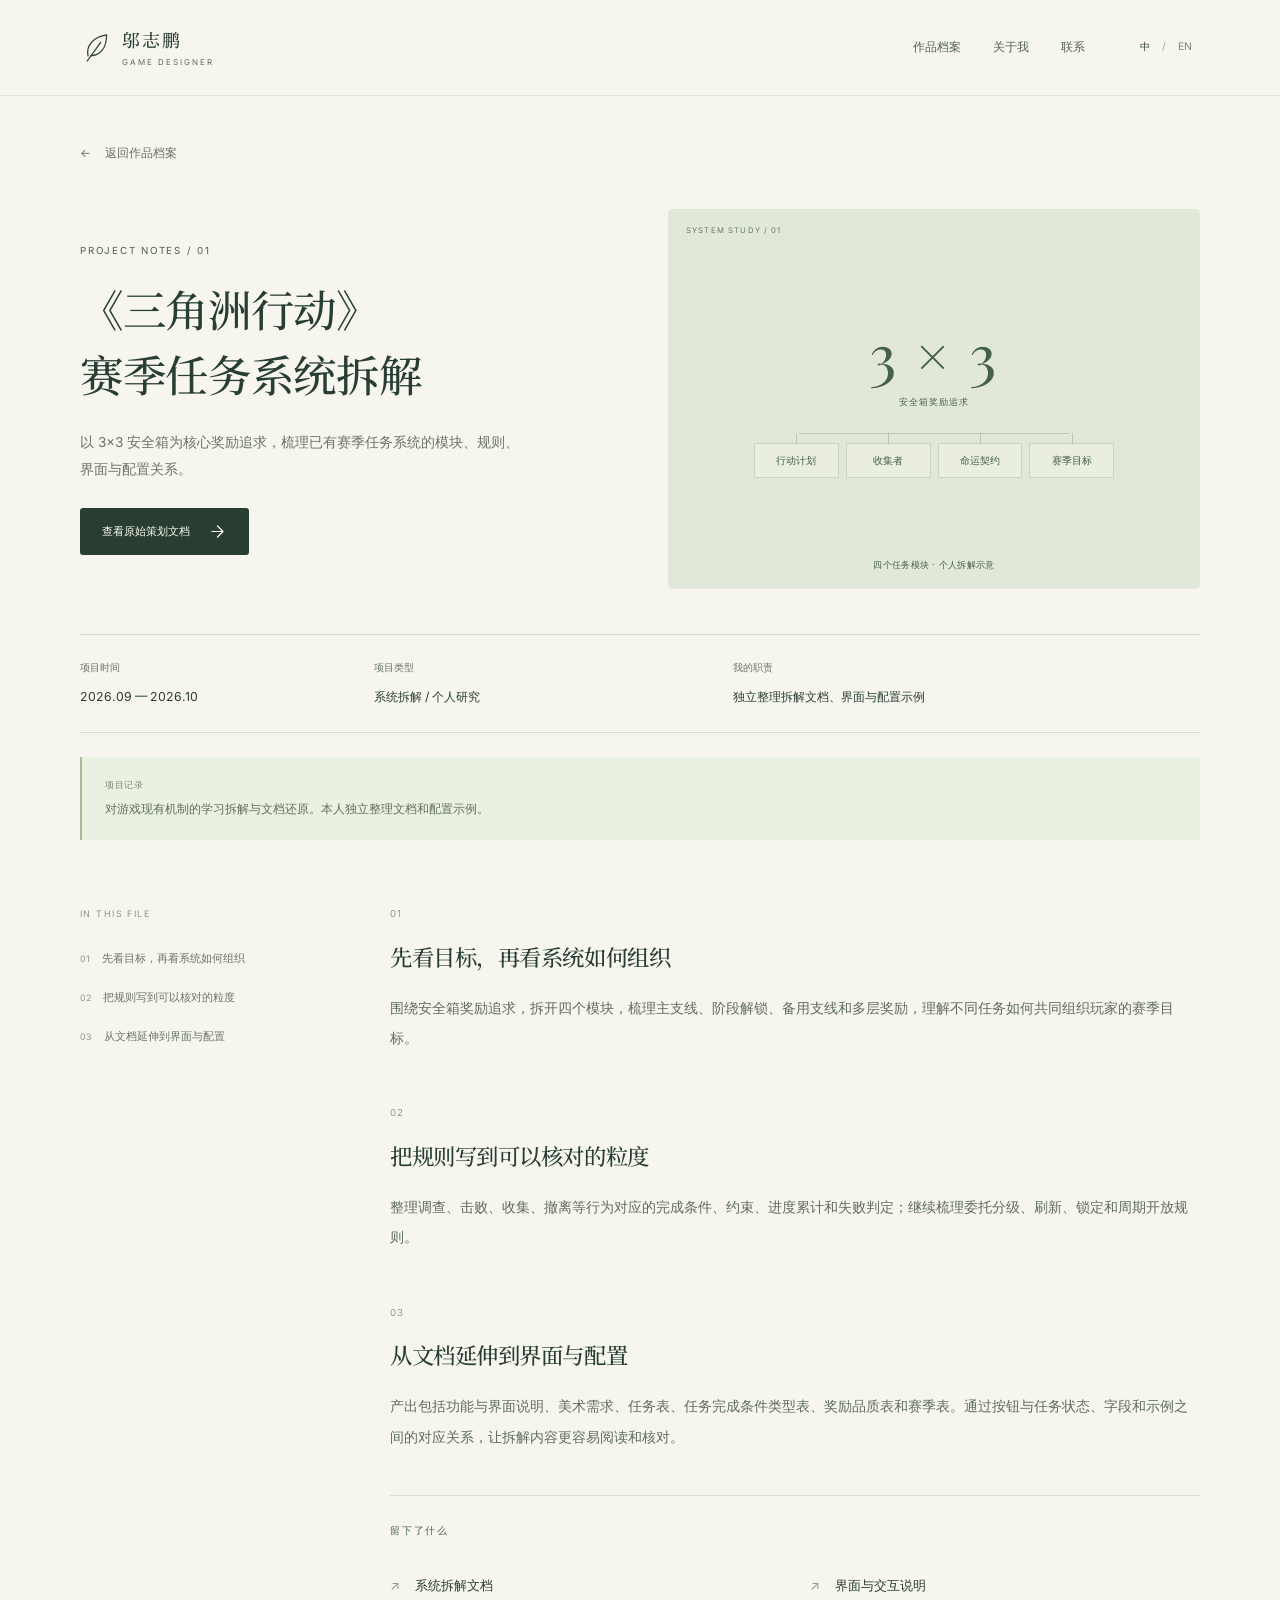
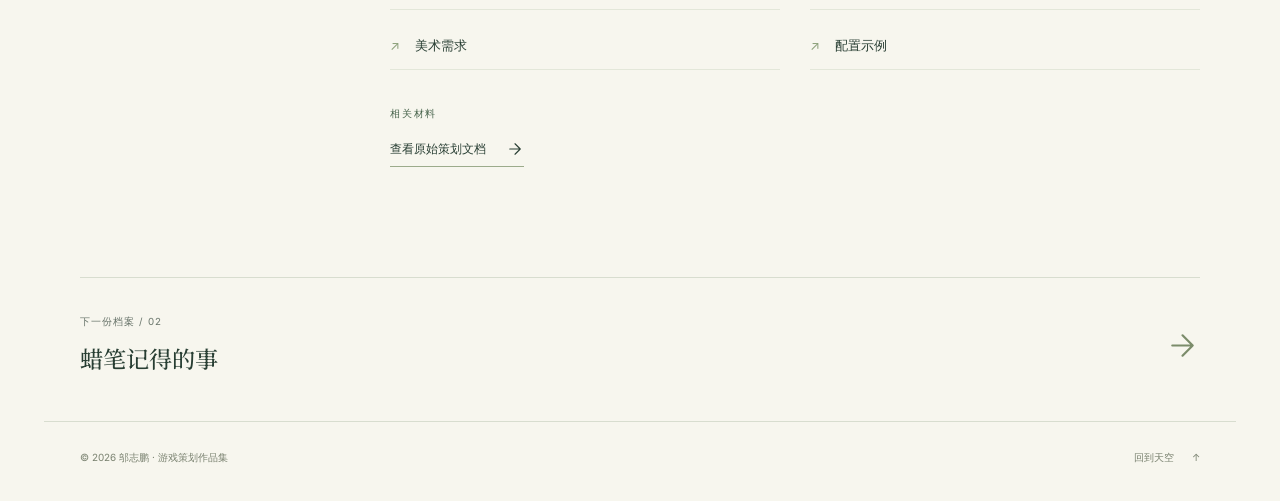
==== projects/delta-force.html @ 0dbc6387 "Build reviewable archive layout and evidence-based project pages" ====
<!doctype html><html lang="zh-CN"><head><meta charset="utf-8"><meta name="viewport" content="width=device-width,initial-scale=1"><title>《三角洲行动》 赛季任务系统拆解 · 邬志鹏</title><meta name="description" content="以 3×3 安全箱为核心奖励追求，梳理已有赛季任务系统的模块、规则、界面与配置关系。"><meta name="theme-color" content="#f6f5ed"><link rel="icon" href="data:,"><link rel="preconnect" href="https://fonts.googleapis.com"><link rel="preconnect" href="https://fonts.gstatic.com" crossorigin><link href="https://fonts.googleapis.com/css2?family=Inter:wght@400;500;600&family=Noto+Serif+SC:wght@400;500;600&family=Playfair+Display:ital,wght@0,400;0,500;0,600;1,400&display=swap" rel="stylesheet"><link rel="stylesheet" href="../css/style.css"><meta property="og:type" content="website"><meta property="og:title" content="《三角洲行动》 赛季任务系统拆解 · 邬志鹏"><meta property="og:description" content="以 3×3 安全箱为核心奖励追求，梳理已有赛季任务系统的模块、规则、界面与配置关系。"><script>try{if(!true&&location.hash==='#projects'&&sessionStorage.getItem('portfolio-archive-return'))document.documentElement.classList.add('restoring');}catch{}</script><noscript><style>.restoring{visibility:visible!important}.archive-tabs{display:none}</style></noscript><script defer src="../js/content.js"></script><script defer src="../js/views.js"></script><script defer src="../js/main.js"></script></head><body data-page="detail" data-project="delta-force"><div id="app"><a class="skip-link" href="#main">跳到正文</a><header class="site-header is-solid"><div class="header-inner"><a class="brand" href="../index.html#home" aria-label="邬志鹏"><svg class="brand-leaf" viewBox="0 0 32 36" fill="none" aria-hidden="true"><path d="M6 28C3 15 14 5 28 3c0 15-7 24-19 25M5 34 21 12" stroke="currentColor" stroke-width="1.5" stroke-linecap="round" stroke-linejoin="round"/></svg><span>邬志鹏<small>GAME DESIGNER</small></span></a><nav class="main-nav" aria-label="页面导航"><a href="../index.html#projects" data-nav="projects">作品档案</a><a href="../index.html#about" data-nav="about">关于我</a><a href="../index.html#contact" data-nav="contact">联系</a></nav><div class="language-switch" role="group" aria-label="Language / 语言"><button type="button" data-language="zh" aria-pressed="true" aria-label="中文">中</button><span aria-hidden="true">/</span><button type="button" data-language="en" aria-pressed="false" aria-label="English">EN</button></div></div></header><main id="main" class="detail-main accent-sage"><div class="detail-container"><a class="back-link" href="../index.html#projects" data-back-to-archive><span aria-hidden="true">←</span>返回作品档案</a><div class="detail-hero"><div class="detail-intro"><p class="eyebrow">PROJECT NOTES / 01</p><h1>《三角洲行动》<br>赛季任务系统拆解</h1><p class="detail-summary">以 3×3 安全箱为核心奖励追求，梳理已有赛季任务系统的模块、规则、界面与配置关系。</p><div class="detail-links"><a class="button button-ink" href="https://www.kdocs.cn/l/cvb5vrwnXnym" target="_blank" rel="noopener noreferrer">查看原始策划文档<svg viewBox="0 0 24 24" fill="none" aria-hidden="true"><path d="M5 12h14M12 5l7 7-7 7" stroke="currentColor" stroke-width="1.5" stroke-linecap="round" stroke-linejoin="round"/></svg></a></div></div><div class="detail-cover"><div class="archive-art art-systems" role="img" aria-label="四个任务模块 · 个人拆解示意"><span class="art-label">SYSTEM STUDY / 01</span><div class="system-map"><div class="system-core">3 × 3<small>安全箱奖励追求</small></div><div class="system-modules"><span>行动计划</span><span>收集者</span><span>命运契约</span><span>赛季目标</span></div></div><span class="art-caption">四个任务模块 · 个人拆解示意</span></div></div></div><dl class="detail-facts"><div><dt>项目时间</dt><dd>2026.09 — 2026.10</dd></div><div><dt>项目类型</dt><dd>系统拆解 / 个人研究</dd></div><div><dt>我的职责</dt><dd>独立整理拆解文档、界面与配置示例</dd></div></dl><p class="scope-note"><span>项目记录</span>对游戏现有机制的学习拆解与文档还原。本人独立整理文档和配置示例。</p><div class="detail-editorial"><aside><span>IN THIS FILE</span><nav aria-label="内容结构"><a href="#note-1"><small>01</small>先看目标，再看系统如何组织</a><a href="#note-2"><small>02</small>把规则写到可以核对的粒度</a><a href="#note-3"><small>03</small>从文档延伸到界面与配置</a></nav></aside><div class="detail-article"><section class="detail-block" id="note-1"><span class="block-number">01</span><h2>先看目标，再看系统如何组织</h2><p>围绕安全箱奖励追求，拆开四个模块，梳理主支线、阶段解锁、备用支线和多层奖励，理解不同任务如何共同组织玩家的赛季目标。</p></section><section class="detail-block" id="note-2"><span class="block-number">02</span><h2>把规则写到可以核对的粒度</h2><p>整理调查、击败、收集、撤离等行为对应的完成条件、约束、进度累计和失败判定；继续梳理委托分级、刷新、锁定和周期开放规则。</p></section><section class="detail-block" id="note-3"><span class="block-number">03</span><h2>从文档延伸到界面与配置</h2><p>产出包括功能与界面说明、美术需求、任务表、任务完成条件类型表、奖励品质表和赛季表。通过按钮与任务状态、字段和示例之间的对应关系，让拆解内容更容易阅读和核对。</p></section><section class="deliverables"><p class="eyebrow">留下了什么</p><ul><li><span aria-hidden="true">↗</span>系统拆解文档</li><li><span aria-hidden="true">↗</span>界面与交互说明</li><li><span aria-hidden="true">↗</span>美术需求</li><li><span aria-hidden="true">↗</span>配置示例</li></ul></section><div class="source-material"><p class="eyebrow">相关材料</p><a href="https://www.kdocs.cn/l/cvb5vrwnXnym" target="_blank" rel="noopener noreferrer">查看原始策划文档<svg viewBox="0 0 24 24" fill="none" aria-hidden="true"><path d="M5 12h14M12 5l7 7-7 7" stroke="currentColor" stroke-width="1.5" stroke-linecap="round" stroke-linejoin="round"/></svg></a></div></div></div><a class="next-project" href="crayon.html"><span><small>下一份档案 / 02</small><strong>蜡笔记得的事</strong></span><svg viewBox="0 0 24 24" fill="none" aria-hidden="true"><path d="M5 12h14M12 5l7 7-7 7" stroke="currentColor" stroke-width="1.5" stroke-linecap="round" stroke-linejoin="round"/></svg></a></div></main><footer class="site-footer"><span>© 2026 邬志鹏 · 游戏策划作品集</span><a href="../index.html#home">回到天空 <span aria-hidden="true">↑</span></a></footer></div></body></html>
---- css/style.css ----
*,*::before,*::after{box-sizing:border-box}
*{margin:0;padding:0}
:root{--paper:#f7f6ee;--paper-deep:#eeeee2;--ink:#283e33;--muted:#68746a;--green:#47634b;--line:#d8ddcf;--serif:'Noto Serif SC','Playfair Display',Georgia,serif;--sans:'Inter',-apple-system,BlinkMacSystemFont,'Microsoft YaHei',sans-serif}
html{background:var(--paper);color:var(--ink);font:16px/1.8 var(--sans);scroll-behavior:smooth;scroll-padding-top:100px}
html.restoring{visibility:hidden;scroll-behavior:auto!important}
body{min-width:320px}
button,input{font:inherit}
button,a{-webkit-tap-highlight-color:transparent}
button{cursor:pointer}
a{color:inherit;text-decoration:none}
img{max-width:100%;height:auto;display:block}
svg{display:block;flex-shrink:0}
a:focus-visible,button:focus-visible,[tabindex='0']:focus-visible{outline:2px solid #688258;outline-offset:6px}
::selection{background:#d3dfbe;color:#263b2e}
.skip-link{position:fixed;left:20px;top:-80px;z-index:200;padding:10px 20px;background:var(--paper);border:1px solid var(--green)}
.skip-link:focus{top:12px}
.site-header{position:fixed;inset:0 0 auto;z-index:50;height:96px;color:#fffef2;transition:background .25s,color .25s,border-color .25s;border-bottom:1px solid transparent}
.header-inner{height:100%;max-width:1440px;margin:auto;padding:0 6.5%;display:flex;align-items:center;gap:40px}
.brand{display:flex;align-items:center;gap:12px;margin-right:auto;font-family:var(--serif);font-size:1.12rem;line-height:1.5;font-weight:500;letter-spacing:.12em}
.brand-leaf{width:27px;height:31px}
.brand small{display:block;font:8px/1.6 var(--sans);letter-spacing:.25em;margin-top:3px;opacity:.75}
.main-nav{display:flex;gap:32px;font-size:.78rem}
.main-nav a{position:relative;padding:10px 0;opacity:.8}
.main-nav a:hover,.main-nav a[aria-current]{opacity:1}
.main-nav a[aria-current]::after{content:'';position:absolute;bottom:2px;left:calc(50% - 2px);width:4px;height:4px;border-radius:50%;background:currentColor}
.language-switch{display:flex;gap:7px;align-items:center;font-size:.65rem;margin-left:10px}
.language-switch button{border:0;background:none;color:inherit;padding:5px;opacity:.6}
.language-switch button[aria-pressed=true]{opacity:1}
.language-switch>span{opacity:.4}
.site-header.is-solid{color:var(--ink);background:rgba(247,246,238,.96);border-bottom-color:rgba(71,99,75,.12);backdrop-filter:blur(12px)}
.hero{position:relative;min-height:780px;height:100svh;max-height:1120px;overflow:hidden;isolation:isolate;color:#fffef1}
.hero-landscape,.hero-shade{position:absolute;inset:0;z-index:-2}
.hero-landscape{background:#6c9fb5 url('../images/meadow-sky.webp') center 58%/cover no-repeat}
.hero-shade{z-index:-1;background:linear-gradient(90deg,rgba(13,51,66,.38),rgba(17,55,68,.08) 58%,transparent),linear-gradient(180deg,rgba(11,48,64,.18),transparent 40%,rgba(21,49,23,.12))}
.hero::after{content:'';position:absolute;bottom:-1px;left:-5%;height:45px;width:110%;border-radius:50% 50% 0 0/100% 100% 0 0;background:var(--paper);pointer-events:none}
.hero-inner{position:relative;width:1120px;max-width:83%;margin:0 auto;padding-top:clamp(170px,24vh,270px)}
.hero-eyebrow{font-size:.6rem;letter-spacing:.28em;opacity:.9;margin-bottom:29px}
.hero h1{font-family:var(--serif);font-weight:400;line-height:1.2;text-shadow:0 2px 24px rgba(15,47,57,.12)}
.hero h1>span{display:block;font-size:1.65rem;letter-spacing:.08em;margin-bottom:18px}
.hero h1 strong{font-size:clamp(4.7rem,8vw,7.7rem);font-weight:500;letter-spacing:.04em;display:block}
.hero h1 strong .name-dot{font-family:'Playfair Display',Georgia,serif;color:#eee5b7;letter-spacing:0}
.hero-role{font-size:.77rem;letter-spacing:.15em;margin-top:29px}
.hero-description{font-size:.87rem;line-height:2;margin-top:15px;max-width:450px;color:rgba(255,254,241,.94);text-shadow:0 1px 4px rgba(14,51,64,.3)}
.hero-actions{display:flex;gap:29px;align-items:center;margin-top:32px}
.button{display:inline-flex;align-items:center;justify-content:space-between;gap:25px;min-height:47px;padding:12px 22px;border-radius:3px;font-size:.76rem;font-weight:500;line-height:1.5;transition:background .2s,transform .2s}
.button svg{width:19px;height:19px}
.button:hover{transform:translateY(-2px)}
.button-paper{background:#fbf8e9;color:#34533e;box-shadow:0 4px 20px rgba(26,55,42,.08)}
.button-paper:hover{background:white}
.button-ink{background:var(--ink);color:#fffdf0}
.button-ink:hover{background:#45634a}
.text-link{display:inline-flex;align-items:center;gap:15px;font-size:.75rem}
.text-link:hover{text-decoration:underline;text-underline-offset:5px}
.hero-note{position:absolute;right:9%;bottom:25%;font:1.1rem/2 var(--serif);letter-spacing:.06em;text-shadow:0 1px 9px rgba(23,48,46,.4);border-left:1px solid rgba(255,255,240,.4);padding-left:24px}
.hero-note small{display:block;font:.52rem/1.7 var(--sans);letter-spacing:.21em;margin-top:15px}
.hero-scroll{position:absolute;bottom:77px;left:8.5%;font-size:.62rem;letter-spacing:.07em;display:flex;gap:13px;align-items:center;text-shadow:0 1px 6px #446035}
.hero-scroll>span{font-size:1.15rem}
.hero-edition{position:absolute;right:8.5%;bottom:84px;font-size:.54rem;letter-spacing:.15em}
.content-section{max-width:1192px;padding-left:36px;padding-right:36px;margin-left:auto;margin-right:auto}
.archives{padding-top:115px;padding-bottom:115px;scroll-margin-top:0}
.section-intro{display:flex;justify-content:space-between;gap:48px;align-items:flex-end;padding-bottom:37px;border-bottom:1px solid var(--line);margin-bottom:45px}
.eyebrow{font-size:.61rem;letter-spacing:.18em;text-transform:uppercase;color:var(--green);display:flex;align-items:center;gap:13px}
.section-number{border:1px solid #bfcbb6;border-radius:50%;width:27px;height:27px;display:inline-flex;align-items:center;justify-content:center;font-size:.58rem;letter-spacing:0}
h2{font-family:var(--serif);font-size:2.55rem;line-height:1.5;font-weight:500;letter-spacing:-.02em}
.section-intro h2{margin-top:14px}
.section-description{max-width:330px;font-size:.81rem;color:var(--muted);line-height:1.95;padding-bottom:6px}
.archive-workspace{display:grid;grid-template-columns:330px minmax(0,1fr);gap:42px;align-items:start}
.index-hint{font-size:.67rem;color:var(--muted);margin-bottom:29px}
.archive-tabs{display:flex;flex-direction:column;gap:26px}
.accent-sage{--project-bg:#e1e8d9;--project-ink:#456246}
.accent-sky{--project-bg:#dce6e9;--project-ink:#4b6c79}
.accent-sand{--project-bg:#eae5d5;--project-ink:#7c7150}
.accent-earth{--project-bg:#e6ded0;--project-ink:#786048}
.archive-tab{position:relative;display:flex;align-items:center;gap:15px;text-align:left;width:100%;padding:24px 22px;background:var(--project-bg);border:1px solid transparent;border-radius:0 8px 8px 8px;color:var(--project-ink);transition:transform .2s,border-color .2s,box-shadow .2s;min-height:105px}
.archive-tab::before{content:'';position:absolute;top:-12px;left:-1px;height:13px;width:95px;border:1px solid transparent;border-bottom:0;border-radius:8px 16px 0 0;background:inherit;pointer-events:none}
.archive-tab.is-selected,.archive-tab:hover{border-color:var(--project-ink);transform:translateX(4px)}
.archive-tab.is-selected::before,.archive-tab:hover::before{border-color:var(--project-ink)}
.archive-tab.is-selected{box-shadow:5px 7px 0 rgba(60,83,59,.05)}
.tab-number{font-size:.65rem;align-self:flex-start;opacity:.75;margin-top:2px}
.tab-text{flex:1;min-width:0}
.tab-text small{display:block;font-size:.56rem;line-height:1.6;opacity:.85;margin-bottom:5px}
.tab-text strong{font-family:var(--serif);font-size:.97rem;line-height:1.5;font-weight:500;display:block}
.tab-arrow{font-size:1.2rem;opacity:.45}
.is-selected .tab-arrow{opacity:1}
.index-note{color:var(--muted);font-size:.56rem;letter-spacing:.13em;margin-top:38px;line-height:2}
.index-note span{letter-spacing:0;font-size:.65rem}
.project-showcase{position:relative;border:1px solid #d3d9c8;border-radius:9px;background:#fdfcf5;padding:20px 24px 30px;box-shadow:9px 11px 0 rgba(85,103,75,.035);min-width:0;min-height:755px}
.project-showcase::before{content:'';position:absolute;top:-8px;right:34px;width:68px;height:20px;transform:rotate(5deg);background:rgba(206,186,127,.27);pointer-events:none}
.showcase-topline{display:flex;justify-content:space-between;font-size:.54rem;color:var(--muted);letter-spacing:.13em;margin-bottom:17px}
.showcase-topline span:last-child{letter-spacing:.03em}
.archive-art{aspect-ratio:1.94;position:relative;overflow:hidden;display:flex;align-items:center;justify-content:center;flex-direction:column;background:var(--project-bg);color:var(--project-ink);border-radius:4px;padding:34px 25px}
.art-label{position:absolute;top:15px;left:18px;font-size:.48rem;letter-spacing:.15em;opacity:.8}
.art-caption{position:absolute;bottom:15px;left:20px;right:20px;font-size:.54rem;text-align:center;letter-spacing:.03em}
.system-map{width:100%;max-width:360px;display:flex;flex-direction:column;align-items:center;gap:16px}
.system-core{text-align:center;font:2.7rem/1.15 'Playfair Display',var(--serif);letter-spacing:.05em}
.system-core small{display:block;font:.48rem/1.7 var(--sans);margin-top:6px;letter-spacing:.11em}
.system-modules{display:grid;grid-template-columns:repeat(4,minmax(0,1fr));gap:7px;width:100%;position:relative;padding-top:10px}
.system-modules::before{content:'';position:absolute;height:1px;width:75%;left:12.5%;top:0;background:rgba(69,98,70,.24)}
.system-modules span{position:relative;display:flex;align-items:center;justify-content:center;min-height:30px;padding:5px 3px;border:1px solid rgba(69,98,70,.19);font-size:.53rem;background:rgba(255,255,245,.25);text-align:center;line-height:1.3}
.system-modules span::before{content:'';position:absolute;width:1px;height:11px;top:-11px;left:50%;background:rgba(69,98,70,.24)}
.art-crayon{background:#e6ebeb}
.crayon-colors{position:absolute;display:flex;gap:7px;top:25%;right:17%;opacity:.65}
.crayon-colors i{height:105px;width:19px;border-radius:65% 65% 4px 4px;transform:rotate(20deg);background:#86a9be}
.crayon-colors i:nth-child(2){background:#a5b79a;transform:rotate(29deg) translateY(8px)}
.crayon-colors i:nth-child(3){background:#cc9b95;transform:rotate(39deg) translateY(12px)}
.crayon-wordmark{position:relative;align-self:flex-start;margin-left:7%;font:1.7rem/1.4 'Playfair Display',Georgia,serif;color:#496572}
.crayon-wordmark em{font-weight:400}
.art-levels>strong{font:2.7rem/1.4 var(--serif);letter-spacing:.12em;font-weight:400}
.level-words{display:flex;gap:12px;align-items:center;margin-top:15px;font-size:.62rem;letter-spacing:.08em}
.level-words i{font-style:normal;opacity:.45}
.art-image{padding:0;background:#352d2a;aspect-ratio:16/9}
.art-image img{width:100%;height:100%;object-fit:contain}
.showcase-copy{padding:24px 5px 0}
.showcase-copy .eyebrow{font-size:.56rem;letter-spacing:.06em}
.showcase-copy h3{font:500 1.65rem/1.5 var(--serif);margin:10px 0 15px;letter-spacing:-.01em}
.project-summary{color:var(--muted);font-size:.8rem;line-height:1.95}
.project-facts{margin:24px 0 26px;padding-top:18px;border-top:1px solid var(--line)}
.project-facts>div{display:grid;grid-template-columns:65px 1fr;gap:13px;margin-bottom:13px}
dt{font-size:.66rem;color:var(--muted);font-weight:400}
dd{font-size:.73rem;line-height:1.8}
.output-tags{display:flex;flex-wrap:wrap;gap:5px}
.output-tags span{padding:3px 8px;background:#edf0e6;color:#52644c;border-radius:2px;font-size:.58rem}
.project-detail-link{width:100%}
.about-section{background:var(--paper-deep);padding:105px 0 85px;border-top:1px solid #e0e3d5;border-bottom:1px solid #e0e3d5}
.about-inner{display:grid;grid-template-columns:minmax(0,1.35fr) minmax(0,1fr);gap:100px;align-items:center}
.about-heading h2{margin-top:18px;margin-bottom:25px}
.about-heading>p:not(.eyebrow){font-size:.86rem;line-height:2;color:#5b695e;margin-bottom:16px}
.profile-note{position:relative;padding:36px 37px;background:#faf9ef;border:1px solid #d7dccc;box-shadow:8px 9px 0 rgba(80,92,65,.045);transform:rotate(1.4deg)}
.note-pin{width:55px;height:18px;background:#d8d0a6;opacity:.55;position:absolute;top:-9px;left:calc(50% - 28px);transform:rotate(-6deg)}
.note-heading{font-size:.6rem;letter-spacing:.18em;padding-bottom:18px;border-bottom:1px solid var(--line);margin-bottom:22px}
.profile-note dl>div{margin-bottom:23px}
.profile-note dt{font-size:.61rem;margin-bottom:7px;color:#77806b}
.profile-note dd{font-size:.77rem}
.profile-note dd small{display:block;font-size:.61rem;margin-top:5px;color:var(--muted)}
.note-signature{font:italic 1.5rem/1.2 'Playfair Display',Georgia,serif;color:#829171;display:block;text-align:right;margin-top:8px}
.skill-strip{display:grid;grid-template-columns:repeat(3,minmax(0,1fr));gap:43px;margin-top:68px}
.skill-strip article{border-top:1px solid #c8d0be;padding-top:20px}
.skill-strip article>span{font-size:.6rem;color:#8b997a}
.skill-strip h3{font:500 1.1rem/1.7 var(--serif);margin:11px 0}
.skill-strip p{font-size:.76rem;line-height:1.95;color:var(--muted)}
.contact-section{padding-top:110px;padding-bottom:95px}
.contact-section h2{margin:22px 0;font-size:2.7rem}
.contact-section>p:not(.eyebrow){font-size:.85rem;color:var(--muted)}
.email-row{display:flex;gap:30px;align-items:center;margin-top:36px;flex-wrap:wrap}
.contact-email{font:500 clamp(1.4rem,3.5vw,2.4rem)/1.6 'Playfair Display',Georgia,serif;display:inline-flex;gap:29px;align-items:center;letter-spacing:-.01em;overflow-wrap:anywhere}
.contact-email>span{font-size:1.8rem;color:#83906f}
.copy-email{border:1px solid #c8cfbd;background:transparent;color:#627157;padding:8px 15px;border-radius:3px;font-size:.66rem}
.copy-email:hover{background:#e9eede}
.contact-subrow{display:flex;gap:25px;align-items:center;margin-top:14px;font-size:.71rem;color:var(--muted)}
.copy-status{color:var(--green)}
.site-footer{max-width:1192px;padding:27px 36px 34px;margin:auto;border-top:1px solid var(--line);font-size:.62rem;color:#79816f;display:flex;justify-content:space-between;gap:25px;align-items:center}
.site-footer a{display:flex;gap:18px;align-items:center}
.noscript-projects{margin-top:30px;padding:25px;border:1px solid var(--line)}
.noscript-projects a{display:flex;gap:20px;padding:10px 0;font-size:.8rem}
.noscript-projects svg{width:18px}
.detail-main{padding:137px 0 0}
.detail-container{max-width:1192px;margin:auto;padding:0 36px}
.back-link{display:inline-flex;align-items:center;gap:14px;font-size:.72rem;color:var(--muted);margin-bottom:45px}
.back-link:hover{color:var(--ink)}
.detail-hero{display:grid;grid-template-columns:minmax(0,1fr) minmax(0,1fr);gap:56px;align-items:center;margin-bottom:45px}
.detail-intro h1{font:500 clamp(2.15rem,3.4vw,3.35rem)/1.5 var(--serif);letter-spacing:-.03em;margin:16px 0 22px;overflow-wrap:anywhere}
.detail-summary{font-size:.85rem;color:var(--muted);line-height:2;max-width:450px}
.detail-links{margin-top:25px;display:flex;gap:15px;flex-wrap:wrap}
.detail-links .button{font-size:.7rem;gap:18px}
.detail-cover{min-width:0}
.detail-cover .archive-art{aspect-ratio:1.4;border-radius:5px}
.detail-cover .art-image{aspect-ratio:16/9}
.detail-cover .art-caption{font-size:.57rem}
.detail-cover .system-map{gap:23px}
.detail-cover .system-core{font-size:3.8rem}
.detail-cover .system-core small{font-size:.55rem}
.detail-cover .system-modules span{font-size:.62rem;padding:10px 3px}
.detail-cover .crayon-wordmark{font-size:2.2rem;margin-left:3%}
.detail-cover .crayon-colors{right:15%}
.detail-facts{display:grid;grid-template-columns:1fr 1.25fr 1.8fr;gap:35px;padding:24px 0;border-top:1px solid var(--line);border-bottom:1px solid var(--line)}
.detail-facts dt{font-size:.62rem;margin-bottom:9px}
.detail-facts dd{font-size:.77rem}
.scope-note{padding:19px 23px;margin:24px 0 57px;font-size:.74rem;line-height:1.9;color:#5f705b;background:#eaf0e2;border-left:2px solid #aaba97}
.scope-note>span{font-size:.58rem;letter-spacing:.08em;display:block;margin-bottom:5px;opacity:.8}
.detail-editorial{display:grid;grid-template-columns:240px minmax(0,1fr);gap:70px;align-items:start}
.detail-editorial aside{position:sticky;top:135px}
.detail-editorial aside>span{font-size:.56rem;color:#8c9681;letter-spacing:.16em}
.detail-editorial aside nav{display:flex;flex-direction:column;gap:20px;margin-top:23px}
.detail-editorial aside a{font-size:.67rem;display:flex;gap:12px;align-items:baseline;color:var(--muted)}
.detail-editorial aside a:hover{color:var(--green)}
.detail-editorial aside small{font-size:.56rem;color:#8d9b80}
.detail-block{margin-bottom:43px;scroll-margin-top:125px}
.block-number{font-size:.6rem;color:#8d9b80;letter-spacing:.08em}
.detail-block h2{font-size:1.4rem;margin:11px 0 18px;line-height:1.7}
.detail-block p{font-size:.9rem;line-height:2.1;color:#5e6c60}
.deliverables{padding-top:26px;border-top:1px solid var(--line);margin-top:6px}
.deliverables ul{list-style:none;display:grid;grid-template-columns:repeat(2,minmax(0,1fr));gap:12px 30px;margin-top:22px}
.deliverables li{font-size:.8rem;padding:12px 0;border-bottom:1px solid #e3e7d9;display:flex;gap:15px;align-items:center}
.deliverables li>span{color:#8da17b}
.gameplay-figure{margin:45px 0 25px}
.gameplay-figure img{width:100%;height:auto;border:1px solid #cfd5c6;border-radius:3px}
.gameplay-figure figcaption{font-size:.64rem;color:var(--muted);margin-top:10px}
.source-material{margin:35px 0}
.source-material a{display:inline-flex;gap:20px;align-items:center;border-bottom:1px solid #9cab8b;font-size:.78rem;margin-top:16px;padding-bottom:5px}
.source-material svg{width:18px;height:18px}
.next-project{display:flex;justify-content:space-between;align-items:center;gap:30px;padding:35px 0 42px;border-top:1px solid var(--line);margin-top:75px}
.next-project small{display:block;font-size:.61rem;letter-spacing:.1em;color:var(--muted);margin-bottom:9px}
.next-project strong{font:500 1.45rem/1.7 var(--serif)}
.next-project>svg{width:35px;height:35px;color:#7b8c6a}
html[lang=en] .hero h1 strong{font-size:clamp(4rem,7vw,7rem);letter-spacing:-.03em;font-family:'Playfair Display',Georgia,serif}
html[lang=en] .hero-note{font-family:'Playfair Display',Georgia,serif}
html[lang=en] h2{font-family:'Playfair Display',Georgia,serif}
@media(min-width:1600px){.hero-inner{padding-top:26vh}.hero-note{right:12%;bottom:28%}}
@media(max-width:1024px){
 .header-inner{padding:0 5%;gap:25px}.main-nav{gap:24px}
 .hero-inner{max-width:86%;padding-top:23vh}.hero-note{right:7%;font-size:.9rem;bottom:21%}
 .archive-workspace{grid-template-columns:275px minmax(0,1fr);gap:28px}
 .archive-tab{padding:21px 16px;gap:12px}.tab-text strong{font-size:.85rem}.tab-text small{font-size:.5rem}
 .project-showcase{padding:18px 18px 25px}.archive-art{padding:32px 15px}.system-modules{gap:4px}.system-modules span{font-size:.48rem}.system-map{gap:13px}
 .about-inner{gap:50px}.profile-note{padding:30px 25px}.detail-hero{gap:30px}.detail-editorial{grid-template-columns:200px minmax(0,1fr);gap:40px}
 .detail-cover .crayon-wordmark{font-size:1.7rem}.detail-cover .system-core{font-size:3rem}
}
@media(max-width:760px){
 html{scroll-padding-top:105px}.site-header{height:90px}.header-inner{padding:0 22px;gap:16px;flex-wrap:wrap;align-content:center;row-gap:5px}.brand{font-size:.9rem;gap:8px;line-height:1.4}.brand-leaf{width:20px;height:24px}.brand small{font-size:6px;margin-top:2px}.main-nav{order:3;width:100%;justify-content:center;gap:32px;font-size:.64rem;line-height:1.6}.main-nav a{padding:5px 0}.main-nav a[aria-current]::after{bottom:0}.language-switch{margin-left:0;font-size:.6rem;gap:5px}
 .hero{height:94svh;min-height:720px;max-height:1000px}.hero-landscape{background-position:57% center}.hero-shade{background:linear-gradient(90deg,rgba(13,51,66,.2),rgba(17,55,68,.02)),linear-gradient(180deg,rgba(11,48,64,.18),transparent 50%)}
 .hero-inner{max-width:100%;width:auto;margin:0 28px;padding-top:180px;text-align:center}.hero-eyebrow{font-size:.5rem;letter-spacing:.18em;margin-bottom:31px}.hero h1>span{font-size:1.15rem;letter-spacing:.08em;margin-bottom:16px}.hero h1 strong{font-size:4.4rem}.hero-role{font-size:.64rem;margin-top:24px;letter-spacing:.06em}.hero-description{font-size:.73rem;line-height:2;margin:15px auto 0;max-width:310px}.hero-description br{display:none}.hero-actions{justify-content:center;gap:20px;margin-top:27px}.button{font-size:.67rem;min-height:43px;gap:16px;padding:11px 16px}.button svg{width:17px;height:17px}.text-link{font-size:.65rem;gap:10px}.hero-note{display:none}.hero-scroll{left:50%;transform:translateX(-50%);bottom:73px;font-size:.54rem;white-space:nowrap}.hero-edition{display:none}.hero::after{height:30px}
 .content-section{padding-left:23px;padding-right:23px}.archives{padding-top:65px;padding-bottom:68px}.section-intro{display:block;margin-bottom:27px;padding-bottom:25px}.section-intro h2{font-size:1.9rem;margin-top:13px}.eyebrow{font-size:.52rem;letter-spacing:.14em;gap:10px}.section-number{width:24px;height:24px;font-size:.52rem}.section-description{font-size:.74rem;max-width:100%;margin-top:17px;padding:0;line-height:1.95}.archive-workspace{display:block}.index-hint{font-size:.59rem;margin-bottom:20px}
 .archive-tabs{display:flex;flex-direction:row;overflow-x:auto;gap:13px;padding:13px 4px 14px;scrollbar-width:thin;scrollbar-color:#b9c8ad transparent;scroll-snap-type:x proximity}.archive-tab{flex:0 0 200px;width:200px;min-height:86px;padding:18px 15px;gap:10px;scroll-snap-align:start}.archive-tab.is-selected,.archive-tab:hover{transform:none}.archive-tab::before{width:70px;top:-10px;height:11px}.tab-number{font-size:.55rem}.tab-text strong{font-size:.8rem}.tab-text small{font-size:.46rem}.tab-arrow{font-size:1rem}.index-note{display:none}.project-showcase{margin-top:22px;padding:17px 17px 24px;min-height:680px}.showcase-topline{font-size:.47rem;margin-bottom:15px}.archive-art{aspect-ratio:1.5;padding:32px 14px}.art-label{font-size:.4rem;top:12px;left:13px}.art-caption{font-size:.47rem;bottom:12px;left:10px;right:10px}.system-core{font-size:2.5rem}.system-core small{font-size:.43rem}.system-modules span{font-size:.48rem}.system-modules{gap:4px}.crayon-wordmark{font-size:1.4rem;margin-left:4%}.crayon-colors{right:14%;top:24%}.crayon-colors i{height:80px;width:15px}.art-levels>strong{font-size:2.2rem}.level-words{font-size:.52rem;gap:9px}.art-image{aspect-ratio:16/9}.showcase-copy{padding:22px 2px 0}.showcase-copy .eyebrow{font-size:.51rem}.showcase-copy h3{font-size:1.45rem;margin:10px 0 14px}.project-summary{font-size:.77rem;line-height:2}.project-facts{margin-top:21px}.project-facts>div{grid-template-columns:53px 1fr;gap:8px}dt{font-size:.6rem}dd{font-size:.69rem}.output-tags span{font-size:.54rem;padding:3px 6px}.project-detail-link{font-size:.7rem}
 .about-section{padding:65px 0 55px}.about-inner{display:block}.about-heading h2{font-size:1.8rem;margin:18px 0 24px}.about-heading>p:not(.eyebrow){font-size:.79rem;line-height:2.05}.profile-note{margin:35px 7px 0;padding:28px 29px;transform:rotate(.8deg)}.profile-note dd{font-size:.75rem}.profile-note dl>div{margin-bottom:19px}.note-signature{font-size:1.4rem}.skill-strip{grid-template-columns:1fr;gap:25px;margin-top:43px}.skill-strip article{position:relative;padding:19px 0 0 36px}.skill-strip article>span{position:absolute;top:24px;left:0}.skill-strip h3{font-size:1rem;margin:0 0 9px}.skill-strip p{font-size:.74rem}.contact-section{padding-top:65px;padding-bottom:55px}.contact-section h2{font-size:1.85rem;margin:20px 0}.contact-section>p:not(.eyebrow){font-size:.76rem}.email-row{gap:17px;margin-top:25px}.contact-email{font-size:1.45rem;gap:14px}.contact-email>span{font-size:1.3rem}.copy-email{padding:7px 12px;font-size:.62rem}.contact-subrow{gap:15px;font-size:.66rem;align-items:flex-start}.copy-status{max-width:180px}.site-footer{padding:23px;font-size:.51rem;gap:20px}.site-footer a{gap:9px;white-space:nowrap}
 .detail-main{padding-top:122px}.detail-container{padding:0 23px}.back-link{font-size:.66rem;margin-bottom:31px;gap:10px}.detail-hero{display:flex;flex-direction:column;gap:28px;align-items:stretch;margin-bottom:30px}.detail-intro h1{font-size:2.2rem;margin:16px 0 18px;line-height:1.45}.detail-summary{font-size:.79rem}.detail-links{margin-top:21px}.detail-cover .archive-art{aspect-ratio:1.55}.detail-cover .art-image{aspect-ratio:16/9}.detail-cover .crayon-wordmark{font-size:1.6rem}.detail-cover .system-core{font-size:2.8rem}.detail-cover .system-core small{font-size:.45rem}.detail-cover .system-modules span{font-size:.51rem;padding:7px 2px}.detail-cover .system-map{gap:17px}.detail-cover .art-caption{font-size:.49rem}.detail-facts{grid-template-columns:1fr 1fr;gap:20px;padding:21px 0}.detail-facts>div:last-child{grid-column:1/-1}.detail-facts dt{font-size:.57rem;margin-bottom:5px}.detail-facts dd{font-size:.73rem}.scope-note{font-size:.69rem;padding:17px 18px;margin:20px 0 37px}.detail-editorial{display:block}.detail-editorial aside{position:static;padding-bottom:22px;border-bottom:1px solid var(--line);margin-bottom:30px}.detail-editorial aside nav{gap:10px;margin-top:13px}.detail-editorial aside a{font-size:.64rem}.detail-block{margin-bottom:34px;scroll-margin-top:110px}.detail-block h2{font-size:1.2rem;margin:9px 0 14px}.detail-block p{font-size:.82rem;line-height:2.1}.deliverables{padding-top:22px}.deliverables ul{gap:9px 22px;margin-top:18px}.deliverables li{font-size:.69rem;gap:10px;padding:10px 0}.gameplay-figure{margin-top:30px}.source-material{margin:30px 0}.source-material a{font-size:.73rem}.next-project{padding:26px 0 33px;margin-top:45px}.next-project strong{font-size:1.2rem}.next-project small{font-size:.55rem}.next-project>svg{width:25px;height:25px}
 html[lang=en] .hero h1 strong{font-size:3.6rem;letter-spacing:-.03em}html[lang=en] .hero h1>span{font-size:1.2rem}html[lang=en] .hero-role{font-size:.62rem}html[lang=en] .hero-actions{gap:16px}html[lang=en] .hero-actions .button{font-size:.62rem;padding:11px 13px;gap:10px}html[lang=en] .hero-actions .text-link{font-size:.59rem}
}
@media(prefers-reduced-motion:reduce){html{scroll-behavior:auto}*,*::before,*::after{transition:none!important;animation:none!important;scroll-behavior:auto!important}}
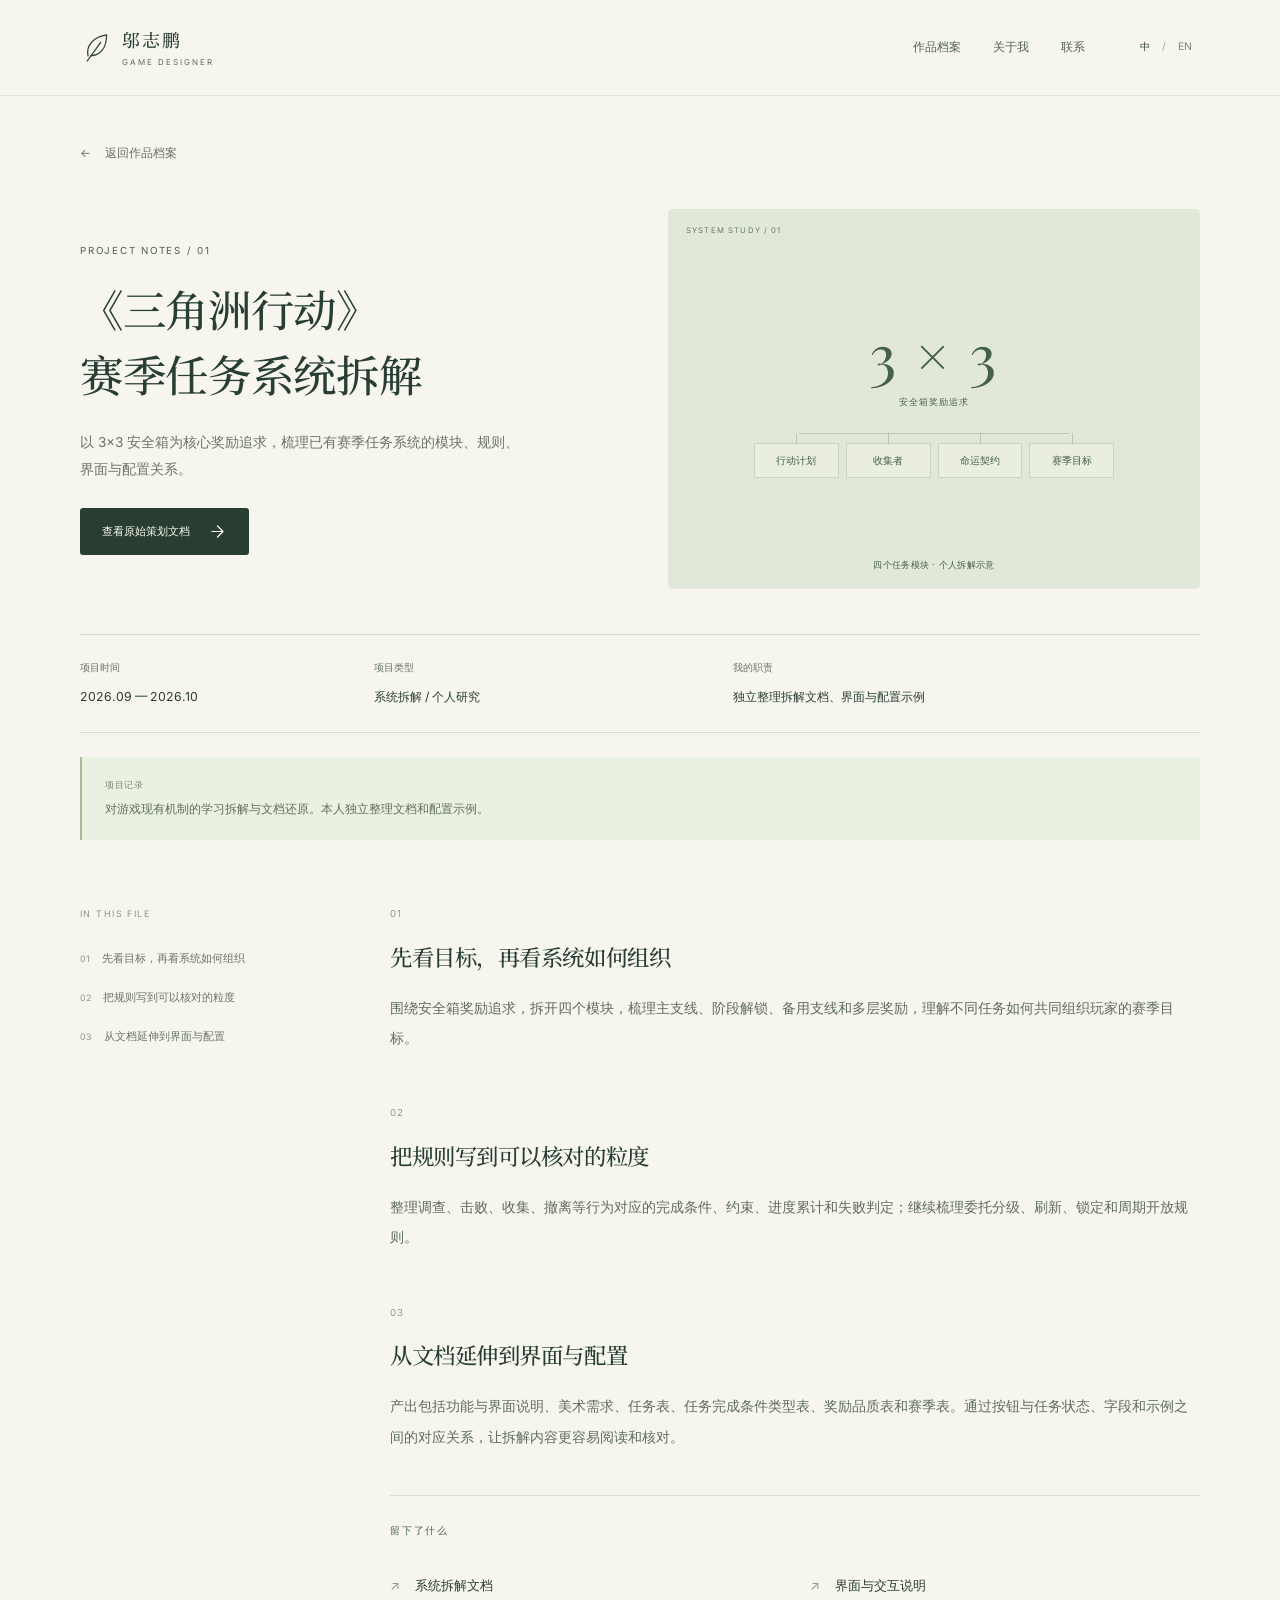
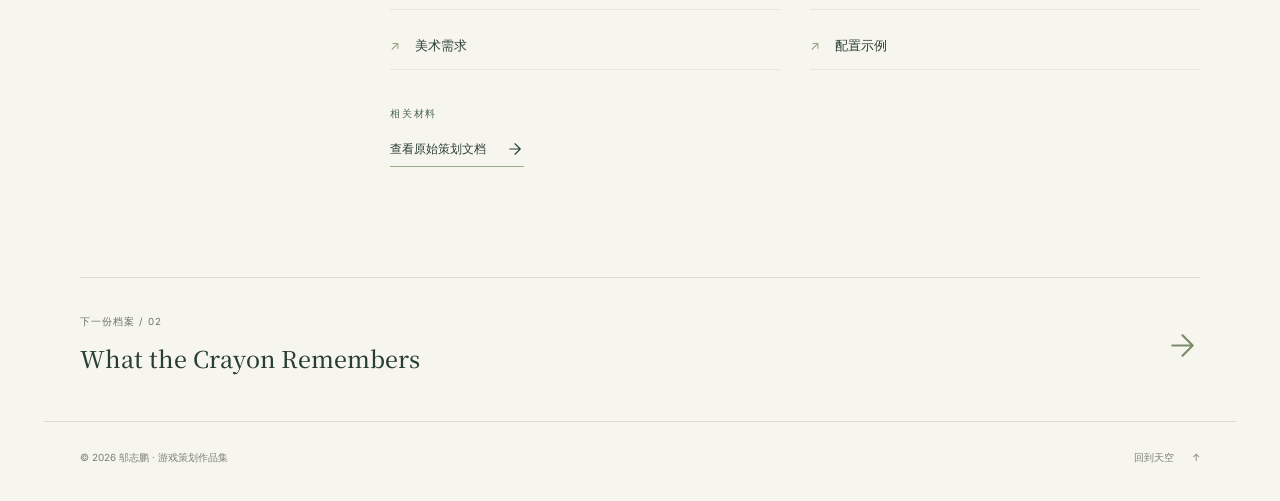
==== commit 489612aa: "Verify archive prototype and restore project reading position" ====
--- a/projects/delta-force.html
+++ b/projects/delta-force.html
@@ -1 +1 @@
-<!doctype html><html lang="zh-CN"><head><meta charset="utf-8"><meta name="viewport" content="width=device-width,initial-scale=1"><title>《三角洲行动》 赛季任务系统拆解 · 邬志鹏</title><meta name="description" content="以 3×3 安全箱为核心奖励追求，梳理已有赛季任务系统的模块、规则、界面与配置关系。"><meta name="theme-color" content="#f6f5ed"><link rel="icon" href="data:,"><link rel="preconnect" href="https://fonts.googleapis.com"><link rel="preconnect" href="https://fonts.gstatic.com" crossorigin><link href="https://fonts.googleapis.com/css2?family=Inter:wght@400;500;600&family=Noto+Serif+SC:wght@400;500;600&family=Playfair+Display:ital,wght@0,400;0,500;0,600;1,400&display=swap" rel="stylesheet"><link rel="stylesheet" href="../css/style.css"><meta property="og:type" content="website"><meta property="og:title" content="《三角洲行动》 赛季任务系统拆解 · 邬志鹏"><meta property="og:description" content="以 3×3 安全箱为核心奖励追求，梳理已有赛季任务系统的模块、规则、界面与配置关系。"><script>try{if(!true&&location.hash==='#projects'&&sessionStorage.getItem('portfolio-archive-return'))document.documentElement.classList.add('restoring');}catch{}</script><noscript><style>.restoring{visibility:visible!important}.archive-tabs{display:none}</style></noscript><script defer src="../js/content.js"></script><script defer src="../js/views.js"></script><script defer src="../js/main.js"></script></head><body data-page="detail" data-project="delta-force"><div id="app"><a class="skip-link" href="#main">跳到正文</a><header class="site-header is-solid"><div class="header-inner"><a class="brand" href="../index.html#home" aria-label="邬志鹏"><svg class="brand-leaf" viewBox="0 0 32 36" fill="none" aria-hidden="true"><path d="M6 28C3 15 14 5 28 3c0 15-7 24-19 25M5 34 21 12" stroke="currentColor" stroke-width="1.5" stroke-linecap="round" stroke-linejoin="round"/></svg><span>邬志鹏<small>GAME DESIGNER</small></span></a><nav class="main-nav" aria-label="页面导航"><a href="../index.html#projects" data-nav="projects">作品档案</a><a href="../index.html#about" data-nav="about">关于我</a><a href="../index.html#contact" data-nav="contact">联系</a></nav><div class="language-switch" role="group" aria-label="Language / 语言"><button type="button" data-language="zh" aria-pressed="true" aria-label="中文">中</button><span aria-hidden="true">/</span><button type="button" data-language="en" aria-pressed="false" aria-label="English">EN</button></div></div></header><main id="main" class="detail-main accent-sage"><div class="detail-container"><a class="back-link" href="../index.html#projects" data-back-to-archive><span aria-hidden="true">←</span>返回作品档案</a><div class="detail-hero"><div class="detail-intro"><p class="eyebrow">PROJECT NOTES / 01</p><h1>《三角洲行动》<br>赛季任务系统拆解</h1><p class="detail-summary">以 3×3 安全箱为核心奖励追求，梳理已有赛季任务系统的模块、规则、界面与配置关系。</p><div class="detail-links"><a class="button button-ink" href="https://www.kdocs.cn/l/cvb5vrwnXnym" target="_blank" rel="noopener noreferrer">查看原始策划文档<svg viewBox="0 0 24 24" fill="none" aria-hidden="true"><path d="M5 12h14M12 5l7 7-7 7" stroke="currentColor" stroke-width="1.5" stroke-linecap="round" stroke-linejoin="round"/></svg></a></div></div><div class="detail-cover"><div class="archive-art art-systems" role="img" aria-label="四个任务模块 · 个人拆解示意"><span class="art-label">SYSTEM STUDY / 01</span><div class="system-map"><div class="system-core">3 × 3<small>安全箱奖励追求</small></div><div class="system-modules"><span>行动计划</span><span>收集者</span><span>命运契约</span><span>赛季目标</span></div></div><span class="art-caption">四个任务模块 · 个人拆解示意</span></div></div></div><dl class="detail-facts"><div><dt>项目时间</dt><dd>2026.09 — 2026.10</dd></div><div><dt>项目类型</dt><dd>系统拆解 / 个人研究</dd></div><div><dt>我的职责</dt><dd>独立整理拆解文档、界面与配置示例</dd></div></dl><p class="scope-note"><span>项目记录</span>对游戏现有机制的学习拆解与文档还原。本人独立整理文档和配置示例。</p><div class="detail-editorial"><aside><span>IN THIS FILE</span><nav aria-label="内容结构"><a href="#note-1"><small>01</small>先看目标，再看系统如何组织</a><a href="#note-2"><small>02</small>把规则写到可以核对的粒度</a><a href="#note-3"><small>03</small>从文档延伸到界面与配置</a></nav></aside><div class="detail-article"><section class="detail-block" id="note-1"><span class="block-number">01</span><h2>先看目标，再看系统如何组织</h2><p>围绕安全箱奖励追求，拆开四个模块，梳理主支线、阶段解锁、备用支线和多层奖励，理解不同任务如何共同组织玩家的赛季目标。</p></section><section class="detail-block" id="note-2"><span class="block-number">02</span><h2>把规则写到可以核对的粒度</h2><p>整理调查、击败、收集、撤离等行为对应的完成条件、约束、进度累计和失败判定；继续梳理委托分级、刷新、锁定和周期开放规则。</p></section><section class="detail-block" id="note-3"><span class="block-number">03</span><h2>从文档延伸到界面与配置</h2><p>产出包括功能与界面说明、美术需求、任务表、任务完成条件类型表、奖励品质表和赛季表。通过按钮与任务状态、字段和示例之间的对应关系，让拆解内容更容易阅读和核对。</p></section><section class="deliverables"><p class="eyebrow">留下了什么</p><ul><li><span aria-hidden="true">↗</span>系统拆解文档</li><li><span aria-hidden="true">↗</span>界面与交互说明</li><li><span aria-hidden="true">↗</span>美术需求</li><li><span aria-hidden="true">↗</span>配置示例</li></ul></section><div class="source-material"><p class="eyebrow">相关材料</p><a href="https://www.kdocs.cn/l/cvb5vrwnXnym" target="_blank" rel="noopener noreferrer">查看原始策划文档<svg viewBox="0 0 24 24" fill="none" aria-hidden="true"><path d="M5 12h14M12 5l7 7-7 7" stroke="currentColor" stroke-width="1.5" stroke-linecap="round" stroke-linejoin="round"/></svg></a></div></div></div><a class="next-project" href="crayon.html"><span><small>下一份档案 / 02</small><strong>蜡笔记得的事</strong></span><svg viewBox="0 0 24 24" fill="none" aria-hidden="true"><path d="M5 12h14M12 5l7 7-7 7" stroke="currentColor" stroke-width="1.5" stroke-linecap="round" stroke-linejoin="round"/></svg></a></div></main><footer class="site-footer"><span>© 2026 邬志鹏 · 游戏策划作品集</span><a href="../index.html#home">回到天空 <span aria-hidden="true">↑</span></a></footer></div></body></html>
+<!doctype html><html lang="zh-CN"><head><meta charset="utf-8"><meta name="viewport" content="width=device-width,initial-scale=1"><title>《三角洲行动》 赛季任务系统拆解 · 邬志鹏</title><meta name="description" content="以 3×3 安全箱为核心奖励追求，梳理已有赛季任务系统的模块、规则、界面与配置关系。"><meta name="theme-color" content="#f6f5ed"><link rel="icon" href="data:,"><link rel="preconnect" href="https://fonts.googleapis.com"><link rel="preconnect" href="https://fonts.gstatic.com" crossorigin><link href="https://fonts.googleapis.com/css2?family=Inter:wght@400;500;600&family=Noto+Serif+SC:wght@400;500;600&family=Playfair+Display:ital,wght@0,400;0,500;0,600;1,400&display=swap" rel="stylesheet"><link rel="stylesheet" href="../css/style.css"><meta property="og:type" content="website"><meta property="og:title" content="《三角洲行动》 赛季任务系统拆解 · 邬志鹏"><meta property="og:description" content="以 3×3 安全箱为核心奖励追求，梳理已有赛季任务系统的模块、规则、界面与配置关系。"><script>try{if(!true&&location.hash==='#projects'&&sessionStorage.getItem('portfolio-archive-return'))document.documentElement.classList.add('restoring');}catch{}</script><noscript><style>.restoring{visibility:visible!important}.archive-tabs{display:none}</style></noscript><script defer src="../js/content.js"></script><script defer src="../js/views.js"></script><script defer src="../js/main.js"></script></head><body data-page="detail" data-project="delta-force"><div id="app"><a class="skip-link" href="#main">跳到正文</a><header class="site-header is-solid"><div class="header-inner"><a class="brand" href="../index.html#home" aria-label="邬志鹏"><svg class="brand-leaf" viewBox="0 0 32 36" fill="none" aria-hidden="true"><path d="M6 28C3 15 14 5 28 3c0 15-7 24-19 25M5 34 21 12" stroke="currentColor" stroke-width="1.5" stroke-linecap="round" stroke-linejoin="round"/></svg><span>邬志鹏<small>GAME DESIGNER</small></span></a><nav class="main-nav" aria-label="页面导航"><a href="../index.html#projects" data-nav="projects">作品档案</a><a href="../index.html#about" data-nav="about">关于我</a><a href="../index.html#contact" data-nav="contact">联系</a></nav><div class="language-switch" role="group" aria-label="Language / 语言"><button type="button" data-language="zh" aria-pressed="true" aria-label="中文">中</button><span aria-hidden="true">/</span><button type="button" data-language="en" aria-pressed="false" aria-label="English">EN</button></div></div></header><main id="main" class="detail-main accent-sage"><div class="detail-container"><a class="back-link" href="../index.html#projects" data-back-to-archive><span aria-hidden="true">←</span>返回作品档案</a><div class="detail-hero"><div class="detail-intro"><p class="eyebrow">PROJECT NOTES / 01</p><h1>《三角洲行动》<br>赛季任务系统拆解</h1><p class="detail-summary">以 3×3 安全箱为核心奖励追求，梳理已有赛季任务系统的模块、规则、界面与配置关系。</p><div class="detail-links"><a class="button button-ink" href="https://www.kdocs.cn/l/cvb5vrwnXnym" target="_blank" rel="noopener noreferrer">查看原始策划文档<svg viewBox="0 0 24 24" fill="none" aria-hidden="true"><path d="M5 12h14M12 5l7 7-7 7" stroke="currentColor" stroke-width="1.5" stroke-linecap="round" stroke-linejoin="round"/></svg></a></div></div><div class="detail-cover"><div class="archive-art art-systems" role="img" aria-label="四个任务模块 · 个人拆解示意"><span class="art-label">SYSTEM STUDY / 01</span><div class="system-map"><div class="system-core">3 × 3<small>安全箱奖励追求</small></div><div class="system-modules"><span>行动计划</span><span>收集者</span><span>命运契约</span><span>赛季目标</span></div></div><span class="art-caption">四个任务模块 · 个人拆解示意</span></div></div></div><dl class="detail-facts"><div><dt>项目时间</dt><dd>2026.09 — 2026.10</dd></div><div><dt>项目类型</dt><dd>系统拆解 / 个人研究</dd></div><div><dt>我的职责</dt><dd>独立整理拆解文档、界面与配置示例</dd></div></dl><p class="scope-note"><span>项目记录</span>对游戏现有机制的学习拆解与文档还原。本人独立整理文档和配置示例。</p><div class="detail-editorial"><aside><span>IN THIS FILE</span><nav aria-label="内容结构"><a href="#note-1"><small>01</small>先看目标，再看系统如何组织</a><a href="#note-2"><small>02</small>把规则写到可以核对的粒度</a><a href="#note-3"><small>03</small>从文档延伸到界面与配置</a></nav></aside><div class="detail-article"><section class="detail-block" id="note-1"><span class="block-number">01</span><h2>先看目标，再看系统如何组织</h2><p>围绕安全箱奖励追求，拆开四个模块，梳理主支线、阶段解锁、备用支线和多层奖励，理解不同任务如何共同组织玩家的赛季目标。</p></section><section class="detail-block" id="note-2"><span class="block-number">02</span><h2>把规则写到可以核对的粒度</h2><p>整理调查、击败、收集、撤离等行为对应的完成条件、约束、进度累计和失败判定；继续梳理委托分级、刷新、锁定和周期开放规则。</p></section><section class="detail-block" id="note-3"><span class="block-number">03</span><h2>从文档延伸到界面与配置</h2><p>产出包括功能与界面说明、美术需求、任务表、任务完成条件类型表、奖励品质表和赛季表。通过按钮与任务状态、字段和示例之间的对应关系，让拆解内容更容易阅读和核对。</p></section><section class="deliverables"><p class="eyebrow">留下了什么</p><ul><li><span aria-hidden="true">↗</span>系统拆解文档</li><li><span aria-hidden="true">↗</span>界面与交互说明</li><li><span aria-hidden="true">↗</span>美术需求</li><li><span aria-hidden="true">↗</span>配置示例</li></ul></section><div class="source-material"><p class="eyebrow">相关材料</p><a href="https://www.kdocs.cn/l/cvb5vrwnXnym" target="_blank" rel="noopener noreferrer">查看原始策划文档<svg viewBox="0 0 24 24" fill="none" aria-hidden="true"><path d="M5 12h14M12 5l7 7-7 7" stroke="currentColor" stroke-width="1.5" stroke-linecap="round" stroke-linejoin="round"/></svg></a></div></div></div><a class="next-project" href="crayon.html"><span><small>下一份档案 / 02</small><strong>What the Crayon Remembers</strong></span><svg viewBox="0 0 24 24" fill="none" aria-hidden="true"><path d="M5 12h14M12 5l7 7-7 7" stroke="currentColor" stroke-width="1.5" stroke-linecap="round" stroke-linejoin="round"/></svg></a></div></main><footer class="site-footer"><span>© 2026 邬志鹏 · 游戏策划作品集</span><a href="../index.html#home">回到天空 <span aria-hidden="true">↑</span></a></footer></div></body></html>
